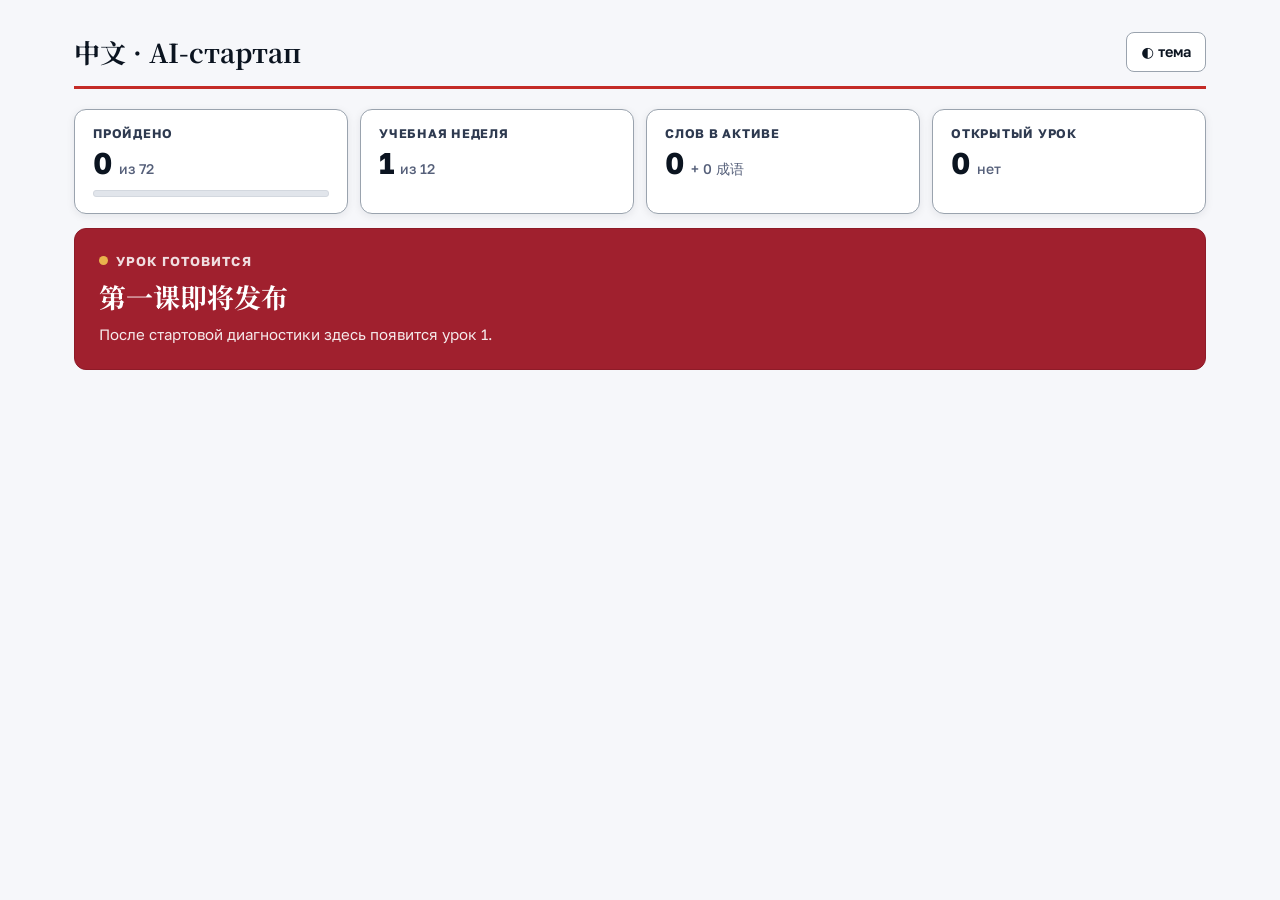
==== index.html @ 7e4cdb02 "init: пустое оглавление" ====
<!doctype html>
<html lang="ru">
<head>
<meta charset="utf-8">
<meta name="viewport" content="width=device-width,initial-scale=1,viewport-fit=cover">
<meta name="color-scheme" content="light dark">
<meta name="robots" content="noindex,nofollow">
<meta name="theme-color" content="#C42B27">
<link rel="manifest" href="manifest.webmanifest">
<link rel="apple-touch-icon" href="icons/icon-180.png">
<title>中文 · AI-стартап — уроки</title>
<link rel="preconnect" href="https://fonts.gstatic.com" crossorigin>
<link rel="stylesheet" href="https://fonts.googleapis.com/css2?family=Golos+Text:wght@400;500;600;700&family=Noto+Serif+SC:wght@500;600;700&family=Noto+Sans+SC:wght@400;500;600&display=swap">
<link rel="stylesheet" href="assets/style.css">
</head>
<body class="index">
<div class="wrap">
<div class="brand"><h1>中文 · AI-стартап</h1><div class="right"><button class="tog" id="tTheme">◐ тема</button></div></div>
<div class="stats">
  <div class="stat"><div class="k">Пройдено</div><div class="v">0<small>из 72</small></div><div class="bar"><i style="width:0%"></i></div></div>
  <div class="stat"><div class="k">Учебная неделя</div><div class="v">1<small>из 12</small></div></div>
  <div class="stat"><div class="k">Слов в активе</div><div class="v">0<small>+ 0 成语</small></div></div>
  <div class="stat"><div class="k">Открытый урок</div><div class="v">0<small>нет</small></div></div>
</div>
<div class="now"><div><div class="k">Урок готовится</div><div class="t">第一课即将发布</div><div class="m">После стартовой диагностики здесь появится урок 1.</div></div></div>

</div>
<script src="assets/app.js"></script>
</body>
</html>
---- assets/style.css ----
/* style.css — вынесено из утверждённых шаблонов сайт_шаблон_урока.html и сайт_шаблон_оглавления.html. Палитра, типографика и компоненты — не менять по своему вкусу. */
:root{
  --bg:#F6F7FA; --card:#FFFFFF; --soft:#EEF1F5; --butter-soft:#FFF2BF; --sunk:#E1E5EB;
  --ink:#0B1420; --ink2:#2E3A50; --muted:#56607A; --line:#D3D8DF; --line2:#9AA3AE;
  --red:#C42B27; --red-ink:#8E1F1C; --red-soft:#F6D4CE;
  --blue:#2B5A8C; --blue-ink:#1A4677; --blue-soft:#D2E2F1;
  --navy:#01344F; --butter:#F6CD52;
  --sans:"Golos Text",ui-sans-serif,system-ui,-apple-system,"Segoe UI",Roboto,sans-serif;
  --han:"Noto Serif SC","Songti SC","SimSun",serif;
  --hans:"Noto Sans SC","PingFang SC","Microsoft YaHei",sans-serif;
  --r:12px; --r2:10px; --r3:8px;
}
:root[data-theme="dark"]{
  --bg:#0F1C29; --card:#17283A; --soft:#1E3144; --butter-soft:#3A3420; --sunk:#27394C;
  --ink:#EEF2F6; --ink2:#C3CCD6; --muted:#8A98A8; --line:#2E4458; --line2:#44586C;
  --red:#E3707A; --red-ink:#F3A1A8; --red-soft:#4A2A30;
  --blue:#8FB3D4; --blue-ink:#B9D3EA; --blue-soft:#233B50;
  --navy:#0B2A40; --butter:#F2D98C;
}
@media (prefers-color-scheme:dark){:root:not([data-theme="light"]){
  --bg:#0F1C29; --card:#17283A; --soft:#1E3144; --butter-soft:#3A3420; --sunk:#27394C;
  --ink:#EEF2F6; --ink2:#C3CCD6; --muted:#8A98A8; --line:#2E4458; --line2:#44586C;
  --red:#E3707A; --red-ink:#F3A1A8; --red-soft:#4A2A30;
  --blue:#8FB3D4; --blue-ink:#B9D3EA; --blue-soft:#233B50;
  --navy:#0B2A40; --butter:#F2D98C;}}
*{box-sizing:border-box}
html{scroll-padding-top:128px;-webkit-text-size-adjust:100%}
body{margin:0;background:var(--bg);color:var(--ink);font-family:var(--sans);font-size:17px;line-height:1.6;-webkit-font-smoothing:antialiased}
a{color:var(--blue-ink);text-decoration:none}
button{font:inherit;cursor:pointer}
.han{font-family:var(--han)}
.hans{font-family:var(--hans)}

/* top bar */
.top{position:sticky;top:0;z-index:20;background:var(--card);border-bottom:1.5px solid var(--line2)}
.top .in{max-width:1180px;margin:0 auto;padding:10px 24px;display:flex;align-items:center;gap:8px}
.btn{display:inline-flex;align-items:center;justify-content:center;gap:6px;min-height:42px;padding:0 14px;border:1.5px solid var(--line2);border-radius:var(--r3);background:var(--card);color:var(--ink);font-weight:600;font-size:15px;white-space:nowrap;transition:background .15s,border-color .15s}
.btn:hover{border-color:var(--ink2);background:var(--soft)}
.crumb{flex:1;min-width:0;text-align:center;font-size:14px;color:var(--muted);font-weight:500;overflow:hidden;text-overflow:ellipsis;white-space:nowrap}
.crumb b{color:var(--ink);font-weight:600}
.tog{min-height:42px;padding:0 14px;border:1.5px solid var(--line2);border-radius:var(--r3);background:var(--card);color:var(--ink);font-weight:600;font-size:14.5px;transition:background .15s,color .15s}
.tog[aria-pressed="true"]{background:var(--navy);color:#fff;border-color:var(--navy)}
@media (max-width:640px){.tog .lbl,.btn .lbl{display:none}.crumb{font-size:12.5px}.top .in{padding:8px 12px}}

/* layout */
.wrap{max-width:1180px;margin:0 auto;padding:24px 24px 110px}
@media (max-width:640px){.wrap{padding:16px 12px 100px}}
.head{display:grid;gap:12px;margin:0 0 18px;padding:24px 28px 26px;background:var(--card);border:1.5px solid var(--line2);border-left:6px solid var(--red);border-radius:var(--r);box-shadow:0 2px 8px rgba(11,20,32,.08)}
.kicker{display:flex;flex-wrap:wrap;gap:8px;align-items:center}
.chip{display:inline-flex;align-items:center;min-height:28px;padding:0 11px;border-radius:var(--r3);font-size:14px;font-weight:600;background:var(--soft);color:var(--ink2);border:1px solid var(--line2)}
.chip.red{background:var(--red-soft);color:var(--red-ink);border-color:transparent}
.chip.blue{background:var(--blue-soft);color:var(--blue-ink);border-color:transparent}
h1{margin:2px 0 0;font-family:var(--han);font-weight:700;font-size:clamp(30px,4.6vw,42px);line-height:1.2;color:var(--ink)}
h1 .no{display:block;font-family:var(--sans);font-weight:700;font-size:13.5px;letter-spacing:.08em;text-transform:uppercase;color:var(--red-ink);margin-bottom:8px}
.lead{margin:0;color:var(--ink2);font-size:17px;max-width:70ch}
.lead .han{font-size:18px}

/* section strip */
.secnav{position:sticky;top:63px;z-index:15;display:flex;gap:6px;overflow-x:auto;padding:10px 0 12px;margin:0 -24px 8px;padding-inline:24px;scrollbar-width:none;background:linear-gradient(var(--bg) 72%,transparent)}
@media (max-width:640px){.secnav{margin:0 -12px 8px;padding-inline:12px}}
.secnav::-webkit-scrollbar{display:none}
.secnav a{flex:0 0 auto;min-height:38px;display:inline-flex;align-items:center;gap:7px;padding:0 13px;border-radius:var(--r3);background:var(--card);border:1.5px solid var(--line2);color:var(--ink);font-size:14.5px;font-weight:600;white-space:nowrap;transition:background .15s,color .15s}
.secnav a .n{font-family:var(--hans);font-weight:600;color:var(--red-ink)}
.secnav a .han{font-family:var(--hans);font-weight:600}
.secnav a.on{background:var(--red);color:#fff;border-color:var(--red)}
.secnav a.on .n{color:var(--butter)}

/* cards */
.card{background:var(--card);border:1.5px solid var(--line2);border-radius:var(--r);margin:0 0 16px;overflow:hidden;box-shadow:0 2px 8px rgba(11,20,32,.08)}
.card-h{display:flex;align-items:center;gap:12px;padding:16px 24px;border-bottom:1.5px solid var(--line2);background:linear-gradient(90deg,#EFB3AB 0%,#F7D9C4 40%,#FFF7D6 100%)}
:root[data-theme="dark"] .card-h{background:linear-gradient(90deg,#5A2E2C 0%,#3A3028 50%,#3A3420 100%)}
.card-h .num{display:grid;place-items:center;width:32px;height:32px;border-radius:var(--r3);background:var(--red);color:var(--butter);font-family:var(--hans);font-weight:600;font-size:15px;flex:0 0 auto}
.card-h h2{margin:0;font-family:var(--han);font-weight:700;font-size:23px}
.card-h .sub{margin-left:auto;text-align:right;font-size:14px;color:var(--muted);font-weight:500}
.card-b{padding:18px 24px 22px}
@media (max-width:640px){.card-h{padding:14px 16px;flex-wrap:wrap}.card-h .sub{margin-left:0;width:100%;text-align:left;padding-left:44px}.card-b{padding:14px 16px 18px}}

/* reading text */
.ctext{font-family:var(--han);font-size:21px;line-height:1.95;color:var(--ink);max-width:40em}
.ctext p{margin:0 0 16px;text-align:justify;text-justify:inter-ideograph}
.nw{color:var(--red-ink);font-weight:600;cursor:pointer;border-bottom:2px solid rgba(201,48,44,.4);padding-bottom:1px;transition:background .15s,border-color .15s}
.nw:hover,.nw:focus{background:var(--red-soft);border-color:var(--red);outline:none;border-radius:2px}
.rw{color:var(--blue-ink);cursor:pointer;border-bottom:2px dotted var(--blue);padding-bottom:1px;transition:background .15s}
.rw:hover,.rw:focus{background:var(--blue-soft);outline:none}
.legend{display:flex;gap:20px;flex-wrap:wrap;margin-top:14px;padding-top:12px;border-top:1px solid var(--line);font-size:14.5px;color:var(--muted)}
.legend .nw,.legend .rw{cursor:default;font-family:var(--han);font-size:16px}
.ru{color:var(--muted);font-size:15px}
body.hide-ru .ru{display:none!important}
body.hide-py .py{display:none!important}

/* popover */
.pop{position:absolute;z-index:40;background:var(--card);border:1.5px solid var(--line2);border-radius:var(--r2);box-shadow:0 16px 40px -16px rgba(21,32,46,.45);padding:12px 14px;max-width:min(340px,calc(100vw - 24px));font-size:15px;line-height:1.5}
.pop .w{font-family:var(--han);font-size:23px;font-weight:700;color:var(--ink)}
.pop .p{font-family:var(--sans);font-weight:600;font-size:15px;color:var(--red-ink);margin-left:8px}
.pop .d{font-family:var(--hans);color:var(--ink);margin-top:4px;font-size:15.5px}
.pop .r{color:var(--ink2);font-size:14px;margin-top:2px}
.pop .g{display:inline-block;margin-top:8px;font-size:12.5px;font-weight:600;color:var(--blue-ink);background:var(--blue-soft);padding:2px 8px;border-radius:4px}

/* vocab */
.vt{width:100%;border-collapse:collapse;font-size:16px}
.vt th{font-size:12.5px;font-weight:700;letter-spacing:.06em;text-transform:uppercase;color:var(--ink2);text-align:left;padding:8px 10px;border-bottom:1.5px solid var(--line2)}
.vt td{padding:12px 10px;border-bottom:1px solid var(--line);vertical-align:top;line-height:1.5}
.vt tr:last-child td{border-bottom:0}
.vt td.w{font-family:var(--han);font-size:21px;font-weight:700;white-space:nowrap}
.vt td.py{font-family:var(--sans);font-weight:600;font-size:15.5px;color:var(--red-ink);white-space:nowrap}
.vt td.cn{font-family:var(--hans);font-size:16px}
.vt td.col{font-size:16px}
.vt td.ru{color:var(--ink2);font-size:15.5px}
.vt .reg{display:inline-block;font-family:var(--hans);font-size:13.5px;font-weight:500;color:var(--blue-ink);background:var(--blue-soft);padding:3px 9px;border-radius:4px;white-space:nowrap}
@media (max-width:700px){
  .vt thead{display:none}
  .vt,.vt tbody,.vt tr,.vt td{display:block;width:100%}
  .vt tr{padding:12px 0;border-bottom:1px solid var(--line)}
  .vt td{padding:3px 0;border:0}
  .vt td.w{display:inline-block;width:auto;margin-right:10px}
  .vt td.py{display:inline-block;width:auto}
  .vt td.cn::before{content:"释义 · ";color:var(--muted);font-size:13px}
  .vt td.col::before{content:"搭配 · ";color:var(--muted);font-size:13px}
}

/* image-of-word */
.grid{display:grid;grid-template-columns:repeat(auto-fit,minmax(280px,1fr));gap:12px}
.ibox{border-radius:var(--r2);padding:14px 16px;background:#EDF3F9;border:1px solid rgba(47,90,134,.22)}
.ibox .t{font-family:var(--han);font-size:22px;font-weight:700}
.ibox .mode{font-size:12.5px;font-weight:700;letter-spacing:.04em;text-transform:uppercase;color:var(--blue-ink);margin-left:8px}
.ibox p{margin:6px 0 0;font-size:16px;color:var(--ink);line-height:1.55}
.ibox.story{background:#F5F7FA;border-color:var(--line2)}
.ibox.story .mode{color:var(--ink2)}
.ibox.mnemo{background:#FBECEA;border-color:rgba(201,48,44,.28)}
.ibox.mnemo .mode{color:var(--red-ink)}

/* chengyu */
.cy{display:grid;grid-template-columns:1fr;gap:0}
.cy .title{display:flex;align-items:baseline;gap:12px;flex-wrap:wrap}
.cy .title b{font-family:var(--han);font-size:30px;font-weight:700}
.cy .py{font-family:var(--sans);font-weight:600;font-size:17px;color:var(--red-ink)}
.cy .lit{font-size:16px;color:var(--ink2);margin-top:4px}
.cy .story{font-family:var(--hans);font-size:17px;line-height:1.85;margin:14px 0;padding:14px 18px;background:var(--soft);border:1px solid var(--line2);border-left:5px solid var(--red);border-radius:var(--r2);color:var(--ink)}
.cy .mean{font-weight:600;font-size:17px}
.cy .ex{margin:10px 0 0;padding:0;list-style:none}
.cy .ex li{display:flex;gap:10px;align-items:flex-start;padding:10px 0;border-top:1px solid var(--line)}
.cy .ex li .han{font-size:17.5px}

/* three registers */
.reg3{display:grid;grid-template-columns:repeat(auto-fit,minmax(220px,1fr));gap:10px;margin-top:10px}
.rbox{border-radius:var(--r2);padding:12px 14px;background:var(--card);border:1.5px solid var(--line)}
.rbox .who{font-size:12.5px;font-weight:700;letter-spacing:.06em;text-transform:uppercase;color:var(--muted);margin-bottom:6px;padding-bottom:6px;border-bottom:1px solid var(--line)}
.rbox:nth-child(1){border-color:rgba(201,48,44,.4)}.rbox:nth-child(1) .who{color:var(--red-ink)}
.rbox:nth-child(2){border-color:rgba(47,90,134,.4)}.rbox:nth-child(2) .who{color:var(--blue-ink)}
.rbox .han{font-size:17.5px}
.word-row{margin:0 0 20px}
.word-row .wt{font-family:var(--han);font-size:21px;font-weight:700}

/* synonyms */
.syn{display:grid;grid-template-columns:1fr 1fr;gap:12px}
.syn .s{border-radius:var(--r2);padding:14px 16px;background:var(--card);border:1.5px solid var(--line2)}
.syn .s .t{font-family:var(--han);font-size:26px;font-weight:700;color:var(--ink)}
.syn .s .t small{font-family:var(--sans);font-size:15px;color:var(--red-ink);font-weight:600;margin-left:8px}
.syn .s p{margin:8px 0 0;font-size:16px;color:var(--ink);line-height:1.6}
.syn .both{grid-column:1/-1;border:1.5px dashed var(--line2);border-radius:var(--r2);padding:12px 16px;font-size:16px;color:var(--ink);background:var(--soft)}
@media (max-width:560px){.syn{grid-template-columns:1fr}}

/* exercises */
.q{padding:14px 0;border-top:1px solid var(--line)}
.q:first-child{border-top:0;padding-top:0}
.q .qt{font-family:var(--hans);font-size:17.5px;font-weight:500}
.q .qt .n{display:inline-block;min-width:28px;font-weight:700;color:var(--red-ink);font-family:var(--sans)}
.opts{display:flex;flex-wrap:wrap;gap:8px;margin-top:10px}
.opt{display:inline-flex;align-items:center;gap:9px;min-height:46px;padding:8px 14px;border:1.5px solid var(--line2);border-radius:var(--r3);background:var(--card);color:var(--ink);font-family:var(--hans);font-size:16.5px;text-align:left;transition:background .15s,border-color .15s}
.opt b{font-size:13px;color:var(--muted);font-family:var(--sans);font-weight:700}
.opt:hover{border-color:var(--ink2)}
.opt[aria-pressed="true"]{background:var(--butter);border-color:#D9BB5E;color:var(--ink)}
.opt[aria-pressed="true"] b{color:var(--ink)}
.task{margin:0;padding-left:0;list-style:none}
.task li{position:relative;padding:10px 0 10px 32px;border-top:1px solid var(--line);font-size:16.5px}
.task li:first-child{border-top:0}
.task li::before{content:attr(data-n);position:absolute;left:0;top:10px;font-weight:700;color:var(--red-ink);font-size:15px}
.task .han{font-size:17.5px}
.answers{display:none}
.answers.show{position:sticky;bottom:14px;z-index:18;display:flex;gap:12px;align-items:center;justify-content:space-between;margin-top:20px;padding:12px 14px 12px 18px;background:var(--navy);color:#F3F6F9;border-radius:var(--r);box-shadow:0 18px 40px -18px rgba(0,0,0,.5);font-size:14.5px}
.answers code{font-family:ui-monospace,SFMono-Regular,Menlo,monospace;font-weight:500;opacity:.95;overflow:hidden;text-overflow:ellipsis;white-space:nowrap}
.answers button{min-height:42px;padding:0 18px;border:0;border-radius:var(--r3);background:var(--red);color:#fff;font-weight:700;font-size:14.5px;white-space:nowrap}
.answers button:hover{filter:brightness(1.05)}

/* notes */
.note{border-radius:var(--r2);padding:14px 18px;background:var(--butter-soft);border:1.5px solid #E6CF7A;font-size:16px;color:var(--ink)}
.note .han{font-size:17px}
.foot{margin-top:28px;display:flex;flex-wrap:wrap;gap:12px;justify-content:space-between;align-items:center;color:var(--muted);font-size:14px}
.pager{display:flex;gap:8px}

/* ---- оглавление (из сайт_шаблон_оглавления.html) ---- */
.brand{display:flex;align-items:center;gap:14px;margin:6px 0 20px;padding-bottom:14px;border-bottom:3px solid var(--red)}
.brand h1{margin:0;font-family:var(--han);font-weight:700;font-size:26px}
.brand .right{margin-left:auto;display:flex;gap:8px}
.index .tog{min-height:40px;padding:0 14px;border:1.5px solid var(--line2);border-radius:var(--r3);background:var(--card);color:var(--ink);font:inherit;font-weight:600;font-size:14.5px;cursor:pointer}
.index .tog:hover{background:var(--soft)}

/* stats */
.stats{display:grid;grid-template-columns:repeat(auto-fit,minmax(170px,1fr));gap:12px;margin-bottom:14px}
.stat{background:var(--card);border:1.5px solid var(--line2);border-radius:var(--r);padding:14px 18px 16px;box-shadow:0 2px 8px rgba(11,20,32,.08)}
.stat .k{font-size:12.5px;font-weight:700;letter-spacing:.06em;text-transform:uppercase;color:var(--ink2)}
.stat .v{font-family:var(--sans);font-weight:700;font-size:30px;line-height:1.1;margin-top:4px}
.stat .v small{font-size:14px;color:var(--muted);font-weight:500;margin-left:6px}
.stat .v .han{font-family:var(--hans);font-weight:500;font-size:14px;color:var(--ink2)}
.bar{height:7px;background:var(--sunk);border-radius:3px;margin-top:10px;overflow:hidden;border:1px solid var(--line)}
.bar i{display:block;height:100%;width:0;background:var(--red)}

/* current */
.now{display:grid;grid-template-columns:1fr auto;gap:16px;align-items:center;background:#A0202E;color:#fff;border-radius:var(--r);padding:22px 24px;margin:0 0 24px;border:1.5px solid #8E1B28}
.now.done{background:var(--navy);border-color:var(--navy)}
.now.done .go{background:var(--red);color:#fff}
.now .k{font-size:13px;font-weight:700;letter-spacing:.08em;text-transform:uppercase;opacity:.85}
.now .k::before{content:"";display:inline-block;width:9px;height:9px;border-radius:50%;background:var(--butter);margin-right:8px;vertical-align:1px}
.now .t{font-family:var(--han);font-weight:700;font-size:27px;margin-top:4px}
.now .m{font-size:15px;opacity:.9;margin-top:6px}
.now .go{min-height:46px;padding:0 22px;border-radius:var(--r3);display:inline-flex;align-items:center;font-weight:700;font-size:15.5px;white-space:nowrap;background:var(--butter);color:#15202E}
.now .go:hover{filter:brightness(1.05)}
@media (max-width:520px){.now{grid-template-columns:1fr}.now .go{justify-self:start}}

/* weeks */
.week{margin-bottom:22px}
.week-h{display:flex;align-items:center;gap:10px;padding:0 4px 10px}
.week-h h2{margin:0;font-family:var(--sans);font-weight:700;font-size:18px;padding-left:12px;border-left:4px solid var(--red)}
.week-h .topic{margin-left:auto;font-family:var(--hans);font-size:14.5px;color:var(--ink2);font-weight:500}
.list{background:var(--card);border:1.5px solid var(--line2);border-radius:var(--r);overflow:hidden;box-shadow:0 2px 8px rgba(11,20,32,.08)}
.row{display:grid;grid-template-columns:30px 100px 1fr auto;gap:12px;align-items:center;min-height:60px;padding:12px 18px;border-top:1px solid var(--line);transition:background .15s}
.row:first-child{border-top:0}
.row:hover{background:var(--soft)}
.row .st{display:grid;place-items:center;width:26px;height:26px;border-radius:var(--r3);font-size:13px;font-weight:700}
.row .st.ok{background:var(--blue-soft);color:var(--blue-ink)}.row .st.open{background:var(--red-soft);color:var(--red-ink)}.row .st.todo{background:var(--soft);color:var(--muted)}
.row .d{font-size:14px;color:var(--ink2);font-weight:500;font-variant-numeric:tabular-nums}
.row .t{font-family:var(--han);font-size:19px;font-weight:700;min-width:0;overflow:hidden;text-overflow:ellipsis;white-space:nowrap}
.row .t small{font-family:var(--sans);font-size:13.5px;color:var(--muted);font-weight:500;margin-left:8px}
.row .g{display:flex;gap:6px;align-items:center}
.tag{font-size:13px;font-weight:600;padding:4px 10px;border-radius:var(--r3);background:var(--soft);color:var(--ink2);white-space:nowrap;border:1px solid var(--line)}
.tag.key{background:var(--blue-soft);color:var(--blue-ink);border-color:transparent}
.tag.pct{background:var(--butter-soft);color:var(--ink);border-color:transparent}
.tag.anki{background:var(--red-soft);color:var(--red-ink);border-color:transparent}
@media (max-width:560px){.row{grid-template-columns:26px 1fr;gap:4px 10px;padding:12px 14px}.row .d{grid-column:2;order:3}.row .g{grid-column:2;order:4;flex-wrap:wrap}.row .t{white-space:normal}}

/* ---- служебное для генератора (без новых визуальных решений) ---- */
body.index{line-height:1.55}
.index .wrap{padding:26px 24px 90px}
@media (max-width:640px){.index .wrap{padding:16px 12px 80px}}
.index .brand .tog{min-height:40px}
.btn.dis{opacity:.35;pointer-events:none}
.subh{margin:18px 0 8px}
.row{position:relative}
.row .rowlink{display:contents}
.row .g a.tag:hover{filter:brightness(.96)}
.keybody{font-family:var(--hans);font-size:16.5px;line-height:1.7}
.keybody h2{font-family:var(--han);font-size:22px;margin:22px 0 8px;padding-bottom:6px;border-bottom:1.5px solid var(--line2)}
.keybody h3{font-family:var(--han);font-size:19px;margin:18px 0 6px}
.keybody h4{font-size:16.5px;margin:14px 0 4px;color:var(--ink2)}
.keybody p{margin:0 0 10px}
.keybody ul{margin:0 0 10px;padding-left:22px}
.keybody li{margin:4px 0}
.keybody .vt td{font-family:var(--hans);font-size:15.5px}
.keybody .vt td:first-child{font-family:var(--han);font-weight:600;font-size:17px}
.keybody .nw{border:0;cursor:text;color:var(--red-ink)}
.keybody .rw{border:0;cursor:text;color:var(--blue-ink)}
.task .nw,.task .rw,.q .nw,.q .rw,.ibox .nw,.ibox .rw,.cy .nw,.cy .rw,.rbox .nw,.rbox .rw,.syn .nw,.syn .rw,.vt .nw,.vt .rw,.lead .nw,.lead .rw{border:0;cursor:text;font-weight:600}
.task .nw,.q .nw,.ibox .nw,.cy .nw,.rbox .nw,.syn .nw,.vt .nw,.lead .nw{color:var(--red-ink)}
.task .rw,.q .rw,.ibox .rw,.cy .rw,.rbox .rw,.syn .rw,.vt .rw,.lead .rw{color:var(--blue-ink)}
.task li div{margin-top:4px;color:var(--ink2);font-size:15.5px}
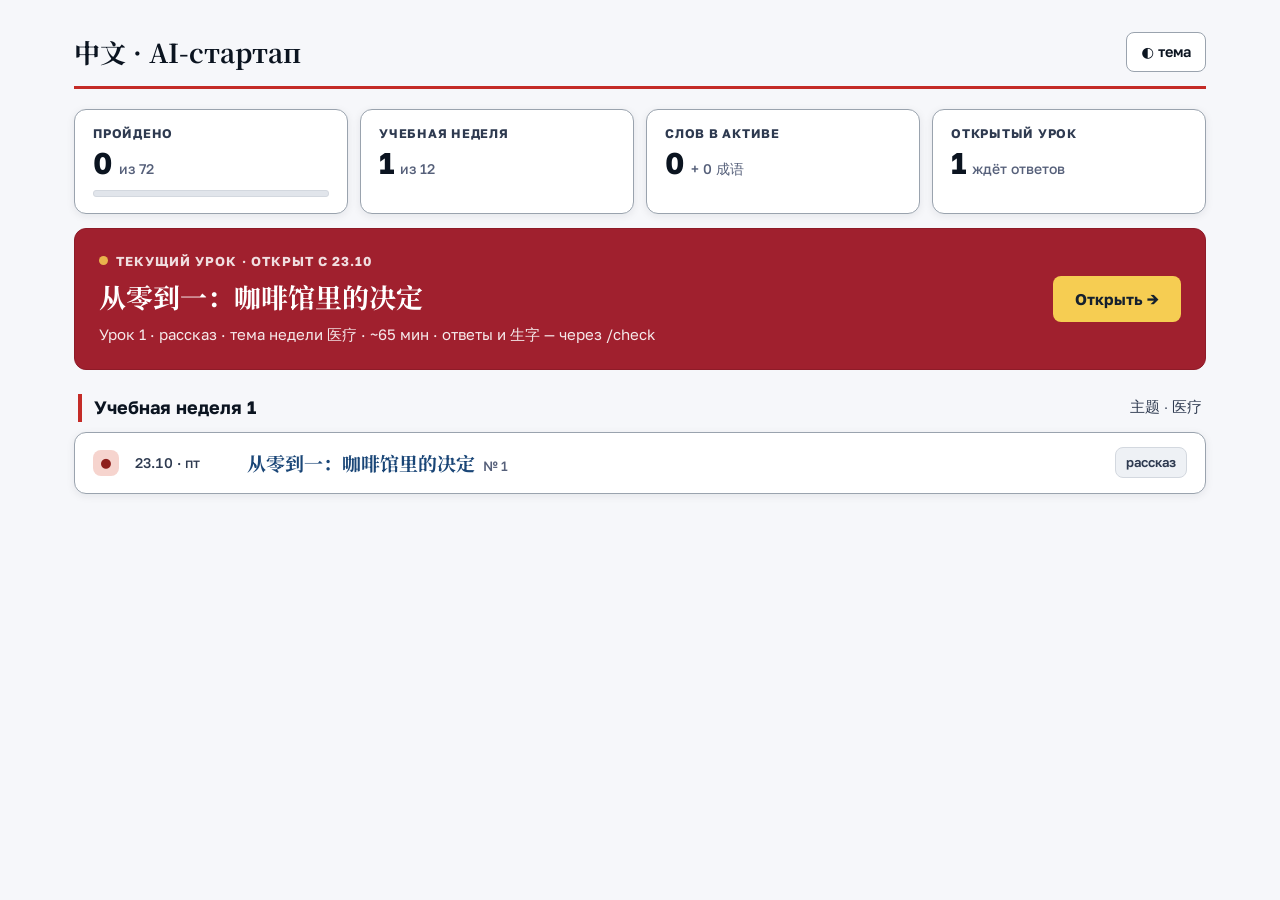
==== commit 9427900f: "урок 1" ====
--- a/index.html
+++ b/index.html
@@ -20,10 +20,13 @@
   <div class="stat"><div class="k">Пройдено</div><div class="v">0<small>из 72</small></div><div class="bar"><i style="width:0%"></i></div></div>
   <div class="stat"><div class="k">Учебная неделя</div><div class="v">1<small>из 12</small></div></div>
   <div class="stat"><div class="k">Слов в активе</div><div class="v">0<small>+ 0 成语</small></div></div>
-  <div class="stat"><div class="k">Открытый урок</div><div class="v">0<small>нет</small></div></div>
+  <div class="stat"><div class="k">Открытый урок</div><div class="v">1<small>ждёт ответов</small></div></div>
 </div>
-<div class="now"><div><div class="k">Урок готовится</div><div class="t">第一课即将发布</div><div class="m">После стартовой диагностики здесь появится урок 1.</div></div></div>
-
+<a class="now" href="lessons/2026-10-23.html">
+  <div><div class="k">Текущий урок · открыт с 23.10</div><div class="t">从零到一：咖啡馆里的决定</div>
+  <div class="m">Урок 1 · рассказ · тема недели 医疗 · ~65 мин · ответы и 生字 — через /check</div></div>
+  <span class="go">Открыть →</span></a>
+<div class="week"><div class="week-h"><h2>Учебная неделя 1</h2><span class="topic">主题 · 医疗</span></div><div class="list"><div class="row"><a class="rowlink" href="lessons/2026-10-23.html"><span class="st open">●</span><span class="d">23.10 · пт</span><span class="t">从零到一：咖啡馆里的决定<small>№ 1</small></span></a><span class="g"><span class="tag">рассказ</span></span></div></div></div>
 </div>
 <script src="assets/app.js"></script>
 </body>
